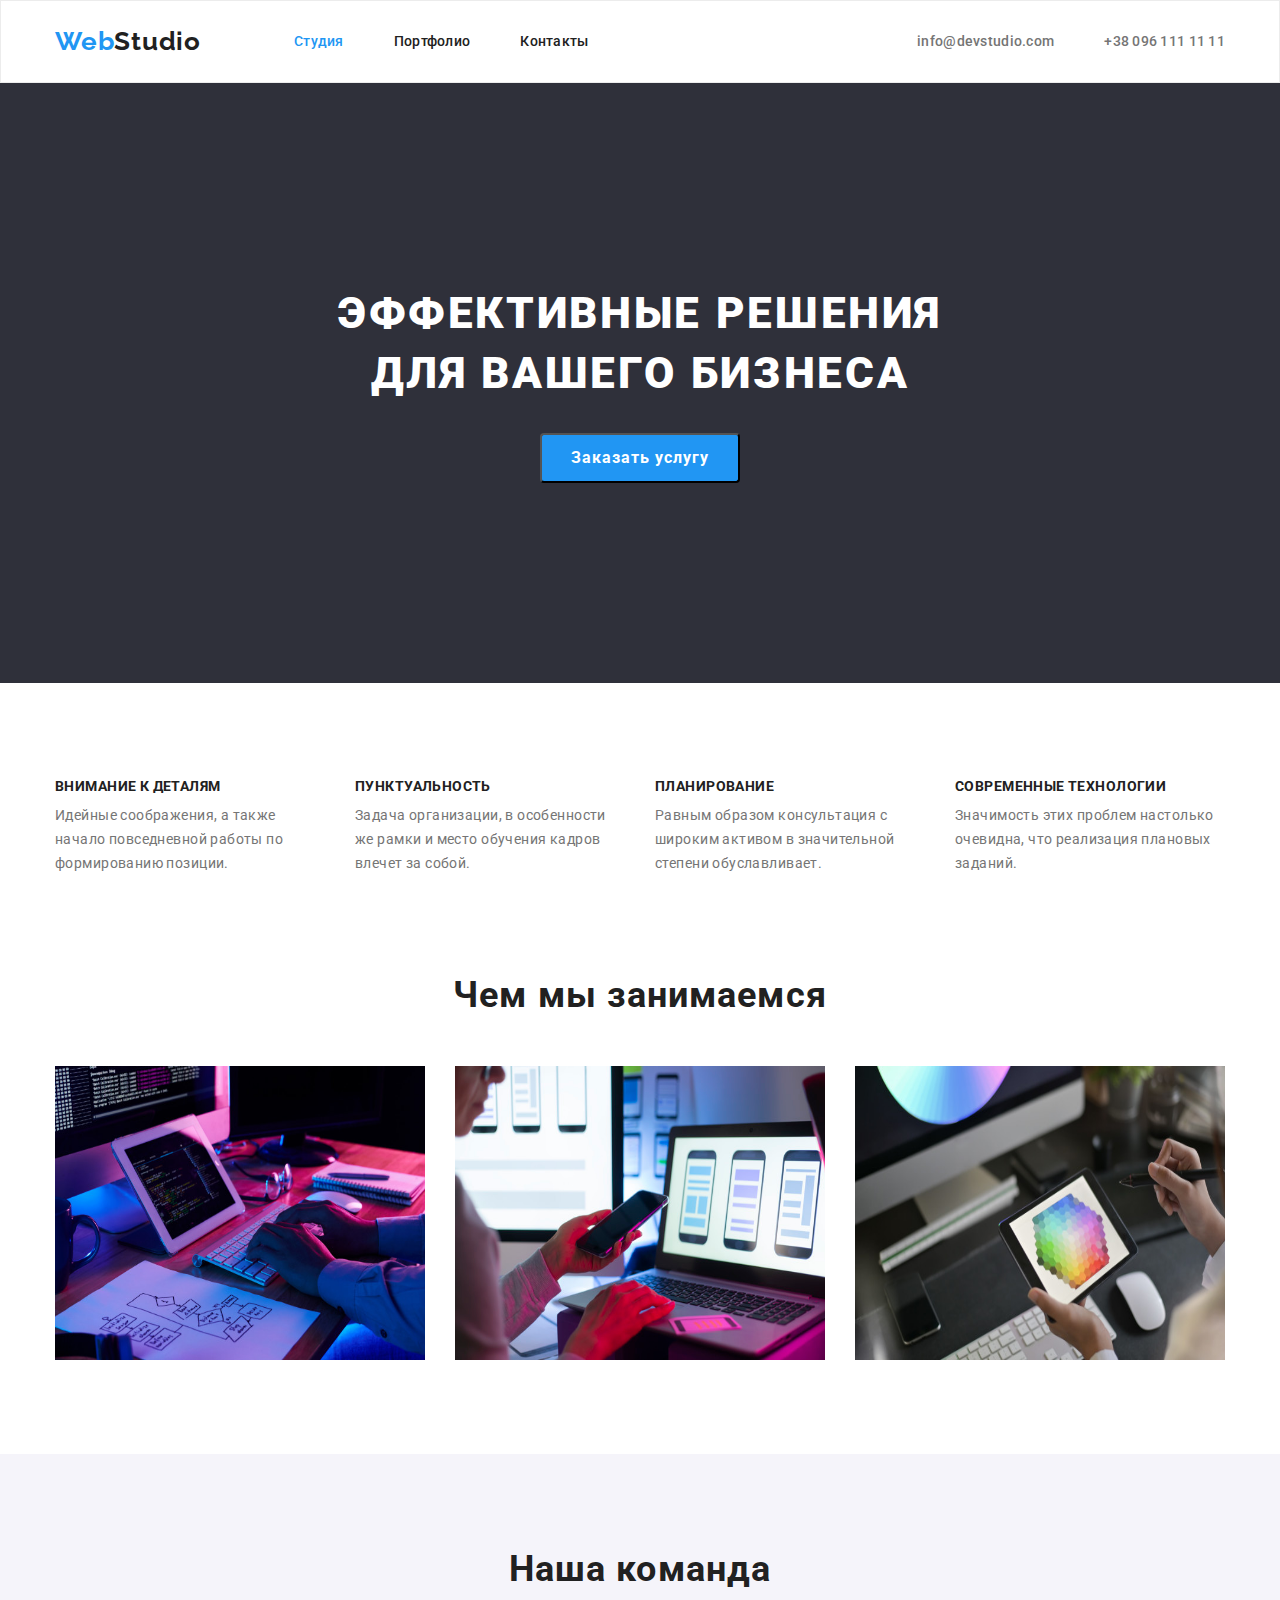
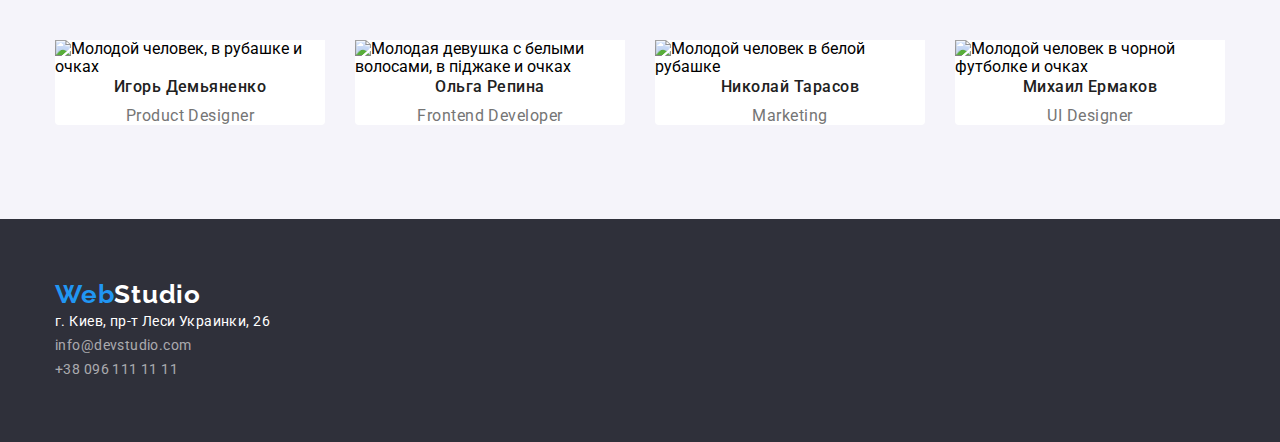
==== index.html @ c87a3e94 "Добавляє розмітку" ====
<!DOCTYPE html>
<html lang="ru">
<head>
    <meta charset="UTF-8">
    <meta name="viewport" content="width=device-width, initial-scale=1.0">
    <title>WebStudio</title>
    <link rel="stylesheet" href="https://cdnjs.cloudflare.com/ajax/libs/modern-normalize/1.0.0/modern-normalize.min.css">
    <link rel="stylesheet" href="./CSS/styles.css">
    <link rel="preconnect" href="https://fonts.gstatic.com">
    <link href="https://fonts.googleapis.com/css2?family=Raleway:wght@700&family=Roboto:wght@400;500;700;900&display=swap" 
    rel="stylesheet">
</head>

<body>
    <!--Шапка сайту-->
    <header class="header">
       <div class="container">
            <nav class="sait-nav">
                <a class="logo" href="/">Web<span class="logo-color-header">Studio</span></a>
                <ul class="sait-nav-list">
                    <li class="sait-nav-item"><a class="sait-nav-link sait-nav-link-current" href="">Студия</a></li>
                    <li class="sait-nav-item"><a class="sait-nav-link" href="./portfolio.html">Портфолио</a></li>
                    <li class="sait-nav-item"><a class="sait-nav-link" href="">Контакты</a></li>
                </ul>
            </nav>
            <address class="adress-header">
                <ul class="adress-header-list">
                    <li class="adress-header-item"><a class="adress-header-link" href="mailto:info@devstudio.com">info@devstudio.com</a></li>
                    <li class="adress-header-item"><a class="adress-header-link" href="tel:+380 961111111">+38 096 111 11 11</a></li>
                </ul>
            </address>
       </div>
    </header>
 
    <main>
        <!--Герой-->
        <div class="hero">
            <section class="hero-section container">
                <h1 class="hero-title">Эффективные решения для вашего бизнеса</h1>
                <button class="hero-button" type="button">Заказать услугу</button>
            </section>   
        </div>
        <!--Чим займаэться фірма-->
        <section class="specionalization">

            <div class="specionalization-conteiner container">
                <h2 class="title">Чем мы занимаемся</h2>
                <ul class="specionalization-list">
                    <li class="specionalization-item">
                        <h3 class="specionalization-item-title">Внимание к деталям</h3>
                        <p class="specionalization-item-text">Идейные соображения, а также начало повседневной работы по формированию позиции.</p>
                    </li>
                    <li class="specionalization-item">
                        <h3 class="specionalization-item-title">Пунктуальность</h3>
                        <p class="specionalization-item-text">Задача организации, в особенности же рамки и место обучения кадров влечет за собой.</p>
                    </li>
                    <li class="specionalization-item">
                        <h3 class="specionalization-item-title">Планирование</h3>
                        <p class="specionalization-item-text">Равным образом консультация с широким активом в значительной степени обуславливает.</p>
                    </li>
                    <li class="specionalization-item">
                        <h3 class="specionalization-item-title">Современные технологии</h3>
                        <p class="specionalization-item-text">Значимость этих проблем настолько очевидна, что реализация плановых заданий.</p>
                    </li>
                </ul>
            </div>
            <ul class="specionalization-list-img container">
                <li class="specionalization-item-img">
                    <img src="./images/Чим-займаємося/eff34a388bbc6409758a002e5a58c3ca.jpg"
                        alt="рабочий стол програмиста" 
                        width="370" height="294">
                </li>
                <li class="specionalization-item-img">
                    <img src="./images/Чим-займаємося/fe209b7db875477ca0f844823574082d.jpg" 
                        alt="разработка приложений для смартфонов" 
                        width="370" height="294">
                </li>
                <li class="specionalization-item-img">
                    <img src="./images/Чим-займаємося/ff490664ba91f138b9f708e01d65306a.jpg" 
                        alt="планшет с палитрой выбора цвета" 
                        width="370" height="294">
                </li>
            </ul>
        </section>
        <!--Команда-->
        <div class="command">
           <section class="container">

                <h2 class="title">Наша команда</h2>

                <ul class="command-list">

                    <li class="command-list-item">
                        <div class="card-command-photo">
                            <img src="./images/Команда/01b0562402f9066520924acac0be8dc7.jpg"
                            alt="Молодой человек, в рубашке и очках" 
                            width="270">
                        </div>
                        <div class="card-command-content">
                            <h3 class="command-list-name">Игорь Демьяненко</h3>
                            <p class="command-list-position">Product Designer</p>
                        </div>
                    </li>

                    <li class="command-list-item">
                        <div class="card-command-photo">
                            <img src="./images/Команда/8ed9ff0c05008e3e7ae5285b05efd211.jpg" 
                            alt="Молодая девушка с белыми волосами,  в піджаке и очках "
                            width="270">
                        </div>
                        <div class="card-command-content">
                            <h3 class="command-list-name">Ольга Репина</h3>
                            <p class="command-list-position">Frontend Developer</p>
                        </div>
                    </li>

                    <li class="command-list-item">
                        <div class="card-command-photo">
                            <img src="./images/Команда/c03fb848ed9dfc89543bbe97156c3661.jpg" 
                            alt="Молодой человек в белой рубашке"
                            width="270">
                        </div>
                        <div class="card-command-content">
                            <h3 class="command-list-name">Николай Тарасов</h3>
                            <p class="command-list-position">Marketing</p>
                        </div>
                    </li>

                    <li class="command-list-item">
                        <div class="card-command-photo">
                            <img src="./images/Команда/7ff905b2d5f56aa0d2b29aa48e997cd8.jpg" 
                            alt="Молодой человек в чорной футболке и очках"
                            width="270">
                        </div>
                        <div class="card-command-content">
                            <h3 class="command-list-name">Михаил Ермаков</h3>
                            <p class="command-list-position">UI Designer</p>
                        </div>
                    </li>

                </ul>    
            </section>
        </div>
    </main>

    <!--Підвал-->
    <footer class="footer">
        <div class="container">
            <a class="logo" href="/">Web<span class="logo-footer">Studio</span> </a>
            <address class="adress">
               <a class="adress-street-link" href="https://goo.gl/maps/WcR2exYb3qqgg9U3A">г. Киев, пр-т Леси Украинки, 26</a> 
               <ul class="adress-footer-list">
                   <li class="adress-footer-item"><a class="adress-footer-link" href="mailto:info@devstudio.com">info@devstudio.com</a></li>
                   <li class="adress-footer-item"><a class="adress-footer-link" href="tel:+380961111111">+38 096 111 11 11</a></li>
               </ul>
            </address>
        </div>
    </footer>
</body>
</html>
---- CSS/styles.css ----
:root
{
    --primary-text-color: #212121;/* колір основного тексту */
    --accent-color:  #2196F3;/* колір ховеру */
    --accent-text-color: #757575;/* колір допоміжного тексту */
    --background-color: #F5F4FA;/* колір допоміжного фону */
    --white-color: #ffffff;/* білий */
    --background-primery: #2F303A;

}

body
{
    font-family: 'Roboto', sans-serif;
    background: #ffffff;
}

a
{
    text-decoration: none;
}

ul
{
    list-style: none;
}

.title
{
font-weight: 700;
font-size: 36px;
line-height: 1.167;
text-align: center;
letter-spacing: 0.03em;
color: var(--primary-text-color);
}

h1,
h2,
h3,
h4,
h5,
h6,
p
{
  margin: 0;
}

ul,
ol
{
  margin: 0;
  padding: 0;
}


img {
  display: block;
}

.container 
{
    width: 1200px;
    padding: 0 15px;
    margin: 0 auto;
}

/* ==================HEDER================== */
.logo
{
    font-family: 'Raleway', sans-serif;
    font-weight: bold;
    font-size: 26px;
    line-height: 1.192;
    letter-spacing: 0.03em;
    color: var(--accent-color);
}

.logo-color-header
{
    color: var(--primary-text-color);
}

.header
{
    font-weight: 500;
    font-size: 14px;
    line-height: 1.143;
    letter-spacing: 0.02em;
    border: 1px solid #ECECEC;
}

.sait-nav-link
{  
    color: var(--primary-text-color);
}

.sait-nav-link:hover,
.sait-nav-link:focus,
.sait-nav-link-current
{
    color: var(--accent-color);
}

.adress-header-link
{
    font-style: normal;
    color: var(--accent-text-color);
}

.adress-header-link:hover,
.adress-header-link:focus
{
    color: var(--accent-color);
}

.header
{
    padding-top: 25px;
    padding-bottom: 25px;
}
.header .container
{
    display: flex;
    align-items: center;
}

.header .logo
{
    margin-right: 93px;
}

.sait-nav
{
    display: flex;
    align-items: center;
}

.sait-nav-list
{
    display: flex;
}

.sait-nav-item:not(:last-child)
{
    margin-right: 50px;
}

.adress-header
{
    margin-left: auto;
}

.adress-header-list
{
    display: flex;
}

.adress-header-item:not(:last-child)
{
    margin-right: 50px;
}

/* ================END HEDER================ */
/* ==================HERO================== */
.hero
{
    background-color: var(--background-primery);
    display: flex;
    justify-content: center;
    align-items: center;
    margin-bottom: 95px;
}

.hero-section
{
    display: flex;
    flex-direction: column;
    justify-content: center;
    align-items: center;
    width: 696px;
    height: 120;
    padding-top: 200px;
    padding-bottom: 200px;
}

.hero-title
{
    font-weight: 900;
    font-size: 44px;
    line-height: 1.364;
    letter-spacing: 0.06em; 
    text-transform: uppercase;
    color: var(--white-color);
    text-align: center;
    margin-bottom: 30px;
}

.hero-button
{
    font-weight: 700;
    font-size: 16px;
    line-height: 1.875;
    text-align: center;
    letter-spacing: 0.06em;
    color: var(--white-color);
    background: var(--accent-color);
    min-width: 200px;
    min-height: 50px;
    border-radius: 4px;
}
/* ================END HERO================ */
/* =============SPECIALIZATION============= */

.specionalization-item-title
{
    font-weight: 700;
    font-size: 14px;
    line-height: 1.143;
    letter-spacing: 0.03em;
    text-transform: uppercase;
    color: var(--primary-text-color);
    margin-bottom: 10px;
}
.specionalization-conteiner
{
    display: flex;
    flex-direction: column-reverse;    
}
    
.specionalization-item-text
{
    width: 270px;
    min-height: 75px;
    font-weight: 400;
    font-size: 14px;
    line-height: 1.714;
    letter-spacing: 0.03em;
    color: var(--accent-text-color);
}

.specionalization-list
{
    display: flex;
    margin-bottom: 95px;
}

.specionalization-item:not(:last-child)
{
    margin-right: 30px;
}

.specionalization-list-img
{
    display: flex;
    margin-top: 50px;
    margin-bottom: 94px;
}

.specionalization-item-img
{

    width: 370px;
    height: 294px;
}

.specionalization-item-img:not(:last-child)
{
    margin-right: 30px;
}
/* ===========END SPECIALIZATION=========== */
/* ================COMMANND================ */
.command
{
    background: #F5F4FA;
    padding-top: 94px;
    padding-bottom: 94px;
}

.command .title
{
    margin-bottom: 50px;
}

.command-list-name
{
    font-weight: 500;
    font-size: 16px;
    line-height: 1.188;
    text-align: center;
    letter-spacing: 0.03em;
    color: var(--primary-text-color);
    margin-bottom: 10px;
}

.command-list-position
{ 
    font-weight: 400;
    font-size: 16px;
    line-height: 1.188;
    text-align: center;
    letter-spacing: 0.03em;
    color: var(--accent-text-color);
}

.command-list
{
    display: flex;
}

.command-list-item
{
    background-color: var(--white-color);
    border-radius: 0px 0px 4px 4px;
}

.command-list-item:not(:last-child)
{
    margin-right: 30px;
}

.card-command-content
{
    padding: 30;
}

/* ==============END COMMANND============== */
/* ================FOOTER================ */
.footer
{
    background: var(--background-primery);
    padding-top: 60px;
    padding-bottom: 60px;
}
.logo-footer
{
    color: var(--white-color);
    margin-bottom: 20px;
}
.adress-street-link
{
    font-style: normal;
    font-weight: 400;
    font-size: 14px;
    line-height: 1.714;
    letter-spacing: 0.03em;
    color: var(--white-color);
}
.adress-footer-link
{
    font-style: normal;
    font-weight: 400;
    font-size: 14px;
    line-height: 1.714;
    letter-spacing: 0.03em;
    color: rgba(255, 255, 255, 0.6);
}
/* ==============END FOOTER============== */
/* ===============BUTTONS================ */

.buttons-list
{
    display: flex;
    justify-content: center;
    margin-top: 94px;
    margin-bottom: 50px;
}

.buttons-item
{
font-weight: 500;
font-size: 16px;
line-height: 1.625;
text-align: center;
letter-spacing: 0.03em;
color: #212121;
border: 0;
border-radius: 4px;
padding: 6px 22px;
}

.buttons-list-item:not(:last-child)
{
    margin-right: 8px;
}

.buttons-item:hover,
.buttons-item:focus
{
    background: var(--accent-color);
    color: var(--white-color);
}

/* =============END BUTTONS============== */
/* ===============CARDS================ */

.card-titel
{
    font-weight: 700;
    font-size: 18px;
    line-height: 2;
    letter-spacing: 0.06em;
    color: var(--primary-text-color);
}

.card-text
{
    font-weight: 400;
    font-size: 16px;
    line-height: 1.875;
    letter-spacing: 0.03em;
    color: var(--accent-text-color);
    margin-top: 4px;
}

.card-list
{
    display: flex;
    flex-wrap: wrap;
    margin-left: -30px;
    margin-top: -30px;
    margin-bottom: 94px;
}

.card-list > .card-item
{
    flex-basis: calc(100% / 3 - 30px);
    margin-left: 30px;
    margin-top: 30px;
}

.card-content
{
    padding: 20px 24px;
}
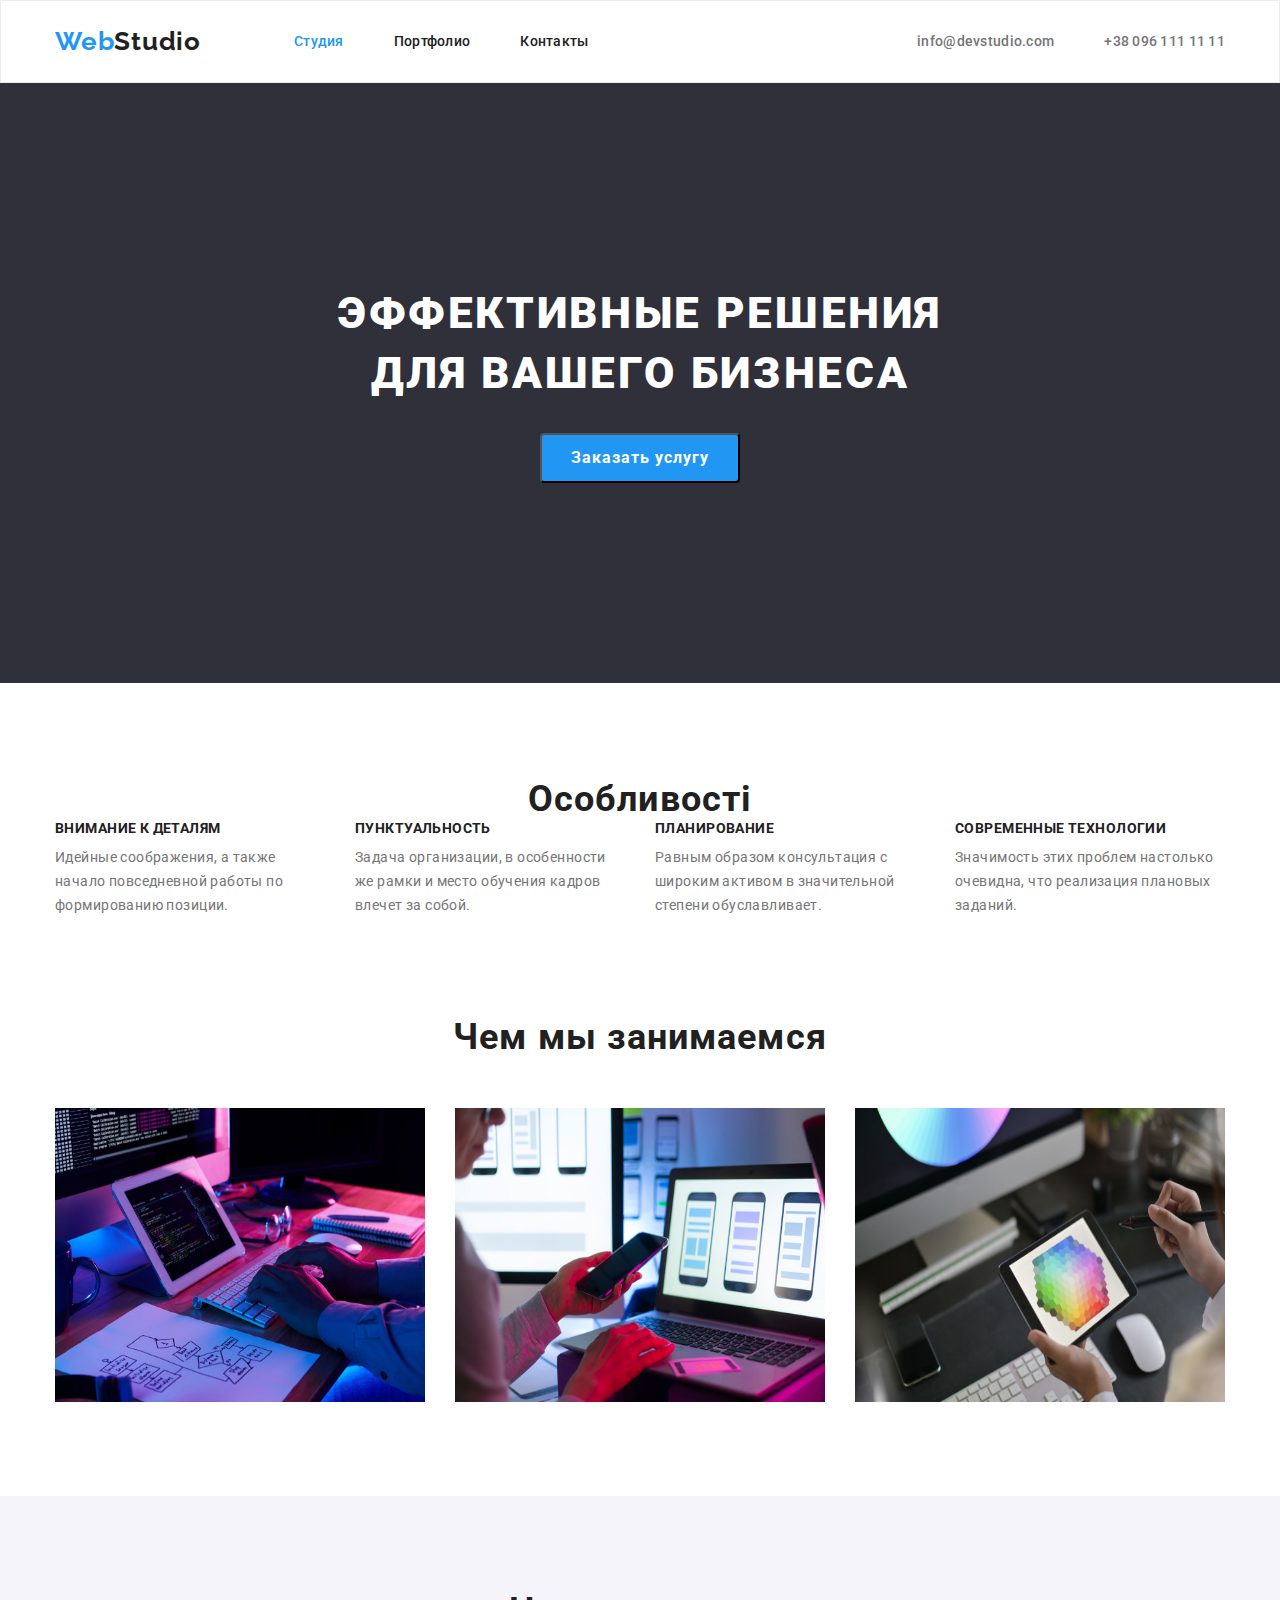
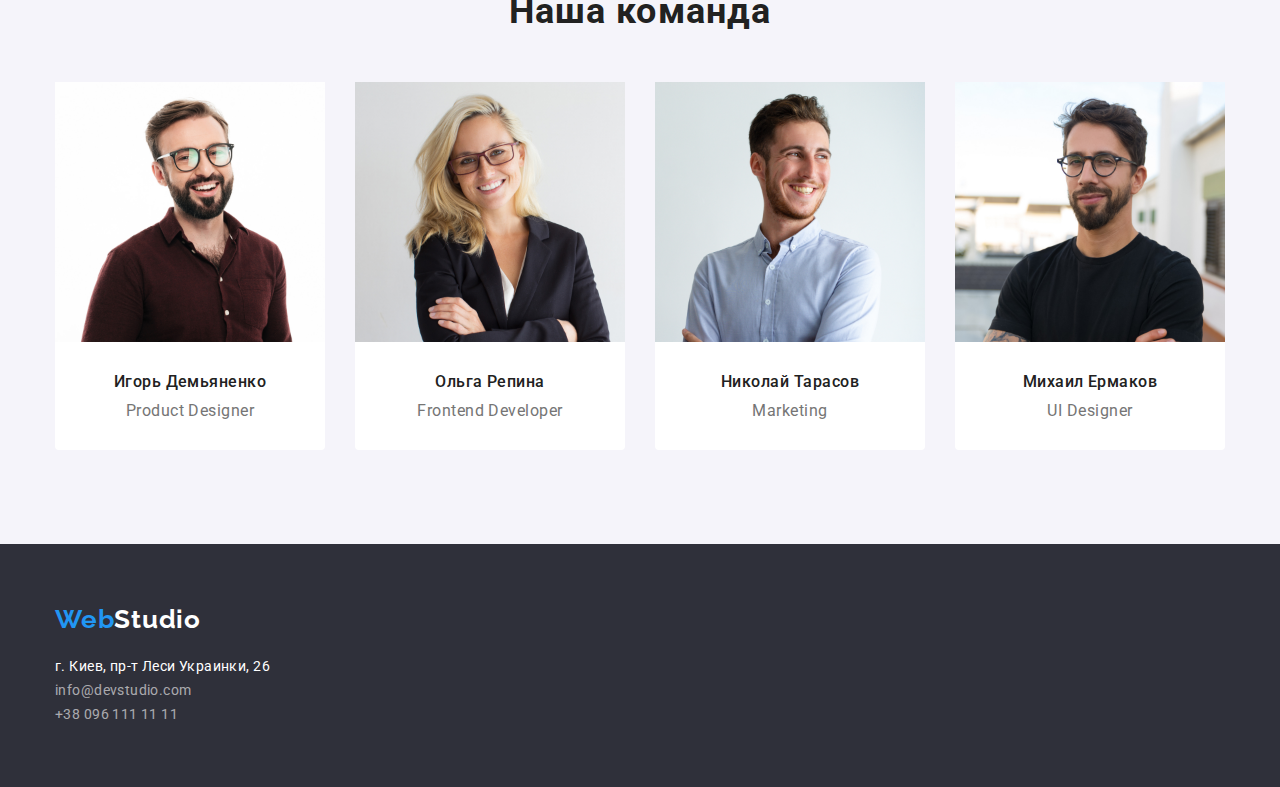
==== commit f3568ccc: "ДЗ-3" ====
--- a/index.html
+++ b/index.html
@@ -26,65 +26,87 @@
             <address class="adress-header">
                 <ul class="adress-header-list">
                     <li class="adress-header-item"><a class="adress-header-link" href="mailto:info@devstudio.com">info@devstudio.com</a></li>
-                    <li class="adress-header-item"><a class="adress-header-link" href="tel:+380 961111111">+38 096 111 11 11</a></li>
+                    <li class="adress-header-item"><a class="adress-header-link" href="tel:+380961111111">+38 096 111 11 11</a></li>
                 </ul>
             </address>
        </div>
     </header>
  
     <main>
-        <!--Герой-->
-        <div class="hero">
-            <section class="hero-section container">
+
+        <!--Герой-->       
+        <section class="hero-section">
+            <div class="hero container">
                 <h1 class="hero-title">Эффективные решения для вашего бизнеса</h1>
                 <button class="hero-button" type="button">Заказать услугу</button>
-            </section>   
-        </div>
-        <!--Чим займаэться фірма-->
+            </div>
+        </section>   
+        
+        <!--Особливості-->
         <section class="specionalization">
 
             <div class="specionalization-conteiner container">
-                <h2 class="title">Чем мы занимаемся</h2>
+                <h2 class="title">Особливості</h2>
+
                 <ul class="specionalization-list">
+
                     <li class="specionalization-item">
                         <h3 class="specionalization-item-title">Внимание к деталям</h3>
                         <p class="specionalization-item-text">Идейные соображения, а также начало повседневной работы по формированию позиции.</p>
                     </li>
+
                     <li class="specionalization-item">
                         <h3 class="specionalization-item-title">Пунктуальность</h3>
                         <p class="specionalization-item-text">Задача организации, в особенности же рамки и место обучения кадров влечет за собой.</p>
                     </li>
+
                     <li class="specionalization-item">
                         <h3 class="specionalization-item-title">Планирование</h3>
                         <p class="specionalization-item-text">Равным образом консультация с широким активом в значительной степени обуславливает.</p>
                     </li>
+
                     <li class="specionalization-item">
                         <h3 class="specionalization-item-title">Современные технологии</h3>
                         <p class="specionalization-item-text">Значимость этих проблем настолько очевидна, что реализация плановых заданий.</p>
                     </li>
+
                 </ul>
             </div>
-            <ul class="specionalization-list-img container">
-                <li class="specionalization-item-img">
-                    <img src="./images/Чим-займаємося/eff34a388bbc6409758a002e5a58c3ca.jpg"
-                        alt="рабочий стол програмиста" 
-                        width="370" height="294">
-                </li>
-                <li class="specionalization-item-img">
-                    <img src="./images/Чим-займаємося/fe209b7db875477ca0f844823574082d.jpg" 
-                        alt="разработка приложений для смартфонов" 
-                        width="370" height="294">
-                </li>
-                <li class="specionalization-item-img">
-                    <img src="./images/Чим-займаємося/ff490664ba91f138b9f708e01d65306a.jpg" 
-                        alt="планшет с палитрой выбора цвета" 
-                        width="370" height="294">
-                </li>
-            </ul>
+        </section>
+
+        <!--Чим займаэться фірма-->
+        <section class="specionalization">
+            
+            <div class="container">  
+                
+                <h2 class="title">Чем мы занимаемся</h2>
+
+                <ul class="specionalization-list-img">
+                    
+                    <li class="specionalization-item-img">
+                        <img src="./images/Чим-займаємося/eff34a388bbc6409758a002e5a58c3ca.jpg"
+                            alt="рабочий стол програмиста" 
+                            width="370" height="294">
+                    </li>
+                    
+                    <li class="specionalization-item-img">
+                        <img src="./images/Чим-займаємося/fe209b7db875477ca0f844823574082d.jpg" 
+                            alt="разработка приложений для смартфонов" 
+                            width="370" height="294">
+                    </li>
+                    
+                    <li class="specionalization-item-img">
+                        <img src="./images/Чим-займаємося/ff490664ba91f138b9f708e01d65306a.jpg" 
+                            alt="планшет с палитрой выбора цвета" 
+                            width="370" height="294">
+                    </li>
+
+                </ul>
+            </div>
         </section>
         <!--Команда-->
-        <div class="command">
-           <section class="container">
+        <section class="command">
+           <div class="container">
 
                 <h2 class="title">Наша команда</h2>
 
@@ -92,68 +114,73 @@
 
                     <li class="command-list-item">
                         <div class="card-command-photo">
-                            <img src="./images/Команда/01b0562402f9066520924acac0be8dc7.jpg"
-                            alt="Молодой человек, в рубашке и очках" 
-                            width="270">
-                        </div>
-                        <div class="card-command-content">
-                            <h3 class="command-list-name">Игорь Демьяненко</h3>
-                            <p class="command-list-position">Product Designer</p>
+                                <img src="./images/Команда/Демяненко.jpg"
+                                alt="Молодой человек, в рубашке и очках" 
+                                width="270">
+                            <div class="card-command-content">
+                                <h3 class="command-list-name">Игорь Демьяненко</h3>
+                                <p class="command-list-position">Product Designer</p>
+                            </div>
                         </div>
                     </li>
 
                     <li class="command-list-item">
                         <div class="card-command-photo">
-                            <img src="./images/Команда/8ed9ff0c05008e3e7ae5285b05efd211.jpg" 
-                            alt="Молодая девушка с белыми волосами,  в піджаке и очках "
-                            width="270">
-                        </div>
-                        <div class="card-command-content">
-                            <h3 class="command-list-name">Ольга Репина</h3>
-                            <p class="command-list-position">Frontend Developer</p>
-                        </div>
+                                <img src="./images/Команда/Репина.jpg" 
+                                alt="Молодая девушка с белыми волосами,  в піджаке и очках "
+                                width="270">
+                            <div class="card-command-content">
+                                <h3 class="command-list-name">Ольга Репина</h3>
+                                <p class="command-list-position">Frontend Developer</p>
+                            </div>
+                        </div>  
                     </li>
 
                     <li class="command-list-item">
                         <div class="card-command-photo">
-                            <img src="./images/Команда/c03fb848ed9dfc89543bbe97156c3661.jpg" 
-                            alt="Молодой человек в белой рубашке"
-                            width="270">
-                        </div>
-                        <div class="card-command-content">
-                            <h3 class="command-list-name">Николай Тарасов</h3>
-                            <p class="command-list-position">Marketing</p>
-                        </div>
+                                <img src="./images/Команда/Тарасов.jpg" 
+                                alt="Молодой человек в белой рубашке"
+                                width="270">
+                            <div class="card-command-content">
+                                <h3 class="command-list-name">Николай Тарасов</h3>
+                                <p class="command-list-position">Marketing</p>
+                            </div>
+                        </div>  
                     </li>
 
                     <li class="command-list-item">
                         <div class="card-command-photo">
-                            <img src="./images/Команда/7ff905b2d5f56aa0d2b29aa48e997cd8.jpg" 
-                            alt="Молодой человек в чорной футболке и очках"
-                            width="270">
-                        </div>
-                        <div class="card-command-content">
-                            <h3 class="command-list-name">Михаил Ермаков</h3>
-                            <p class="command-list-position">UI Designer</p>
+                                <img src="./images/Команда/Ермаков.jpg" 
+                                alt="Молодой человек в чорной футболке и очках"
+                                width="270">
+                            <div class="card-command-content">
+                                <h3 class="command-list-name">Михаил Ермаков</h3>
+                                <p class="command-list-position">UI Designer</p>
+                            </div>
                         </div>
                     </li>
 
                 </ul>    
-            </section>
-        </div>
+            </div>
+        </section>
     </main>
 
     <!--Підвал-->
     <footer class="footer">
         <div class="container">
+
             <a class="logo" href="/">Web<span class="logo-footer">Studio</span> </a>
+            
             <address class="adress">
+
                <a class="adress-street-link" href="https://goo.gl/maps/WcR2exYb3qqgg9U3A">г. Киев, пр-т Леси Украинки, 26</a> 
+
                <ul class="adress-footer-list">
                    <li class="adress-footer-item"><a class="adress-footer-link" href="mailto:info@devstudio.com">info@devstudio.com</a></li>
                    <li class="adress-footer-item"><a class="adress-footer-link" href="tel:+380961111111">+38 096 111 11 11</a></li>
                </ul>
             </address>
+
         </div>
     </footer>
 </body>
--- a/CSS/styles.css
+++ b/CSS/styles.css
@@ -163,7 +163,8 @@
 
 /* ================END HEDER================ */
 /* ==================HERO================== */
-.hero
+
+.hero-section
 {
     background-color: var(--background-primery);
     display: flex;
@@ -172,7 +173,7 @@
     margin-bottom: 95px;
 }
 
-.hero-section
+.hero
 {
     display: flex;
     flex-direction: column;
@@ -225,7 +226,7 @@
 .specionalization-conteiner
 {
     display: flex;
-    flex-direction: column-reverse;    
+    flex-direction: column;    
 }
     
 .specionalization-item-text
@@ -321,7 +322,7 @@
 
 .card-command-content
 {
-    padding: 30;
+    padding: 30px;
 }
 
 /* ==============END COMMANND============== */
@@ -335,8 +336,8 @@
 .logo-footer
 {
     color: var(--white-color);
-    margin-bottom: 20px;
-}
+}
+
 .adress-street-link
 {
     font-style: normal;
@@ -346,6 +347,12 @@
     letter-spacing: 0.03em;
     color: var(--white-color);
 }
+
+.footer .adress
+{
+    margin-top: 20px;
+}
+
 .adress-footer-link
 {
     font-style: normal;
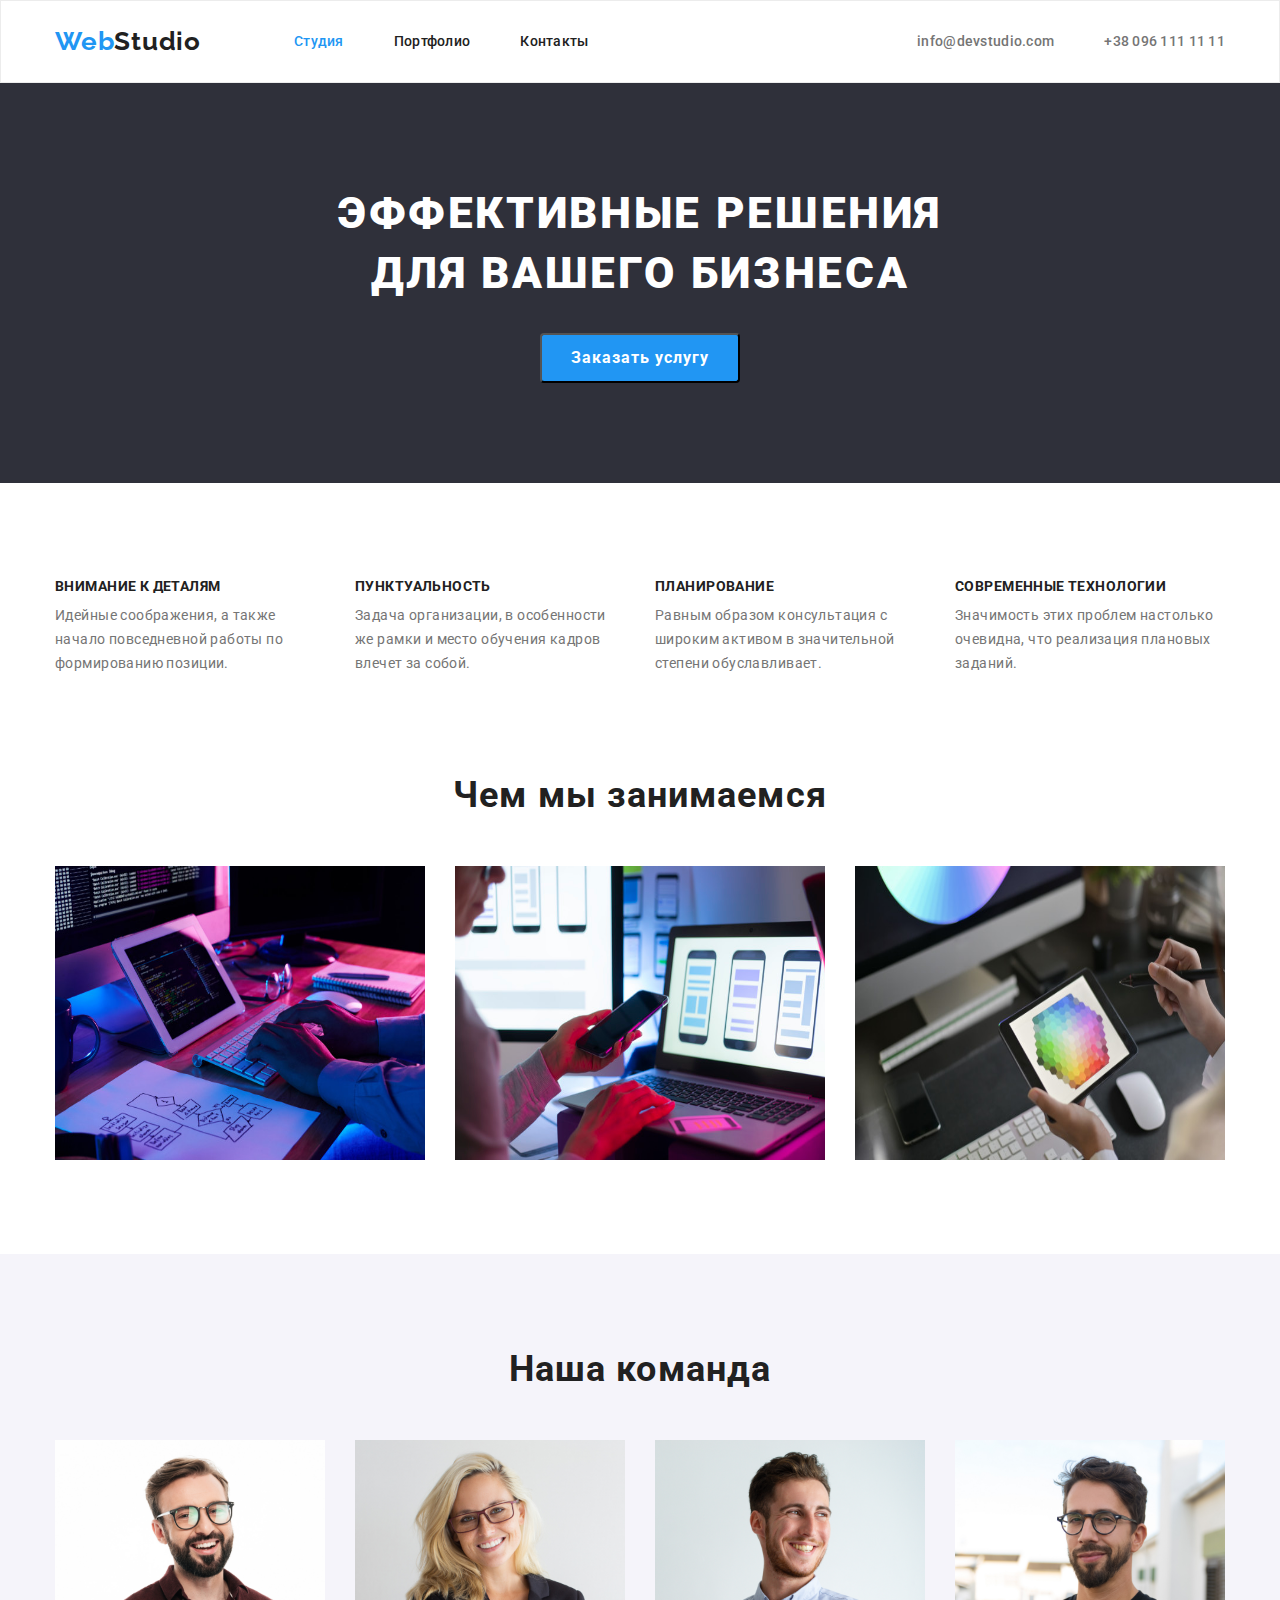
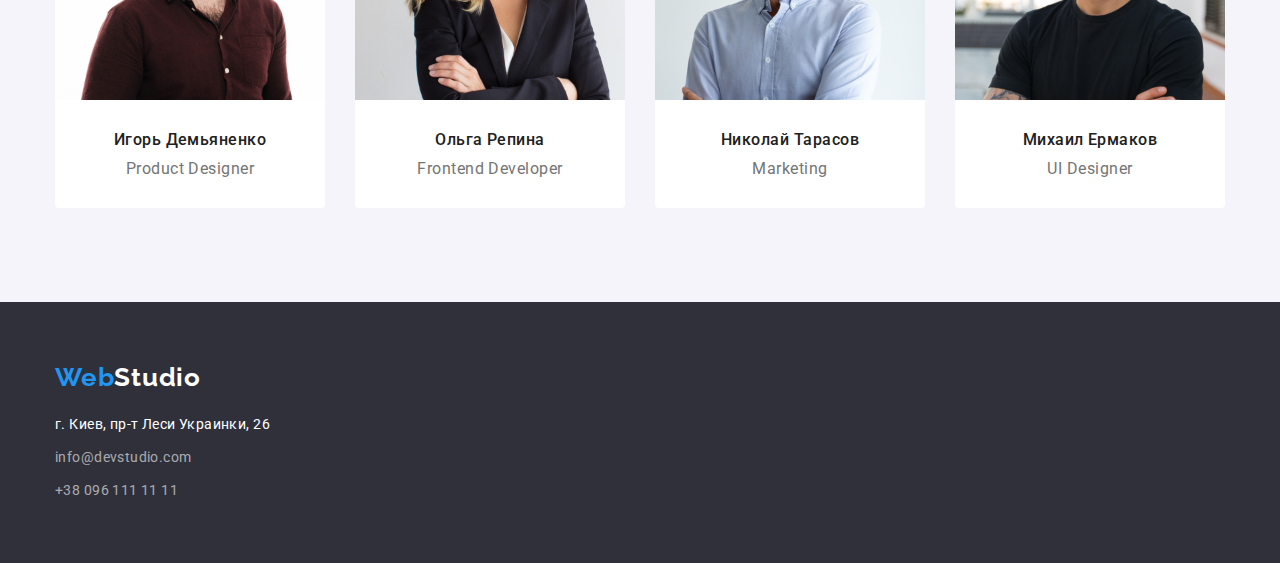
==== commit d64e34b3: "Внесено правки" ====
--- a/index.html
+++ b/index.html
@@ -46,7 +46,7 @@
         <section class="specionalization">
 
             <div class="specionalization-conteiner container">
-                <h2 class="title">Особливості</h2>
+                <h2 class="visually-hidden">Особливості</h2>
 
                 <ul class="specionalization-list">
 
@@ -104,6 +104,7 @@
                 </ul>
             </div>
         </section>
+        
         <!--Команда-->
         <section class="command">
            <div class="container">
@@ -176,8 +177,8 @@
                <a class="adress-street-link" href="https://goo.gl/maps/WcR2exYb3qqgg9U3A">г. Киев, пр-т Леси Украинки, 26</a> 
 
                <ul class="adress-footer-list">
-                   <li class="adress-footer-item"><a class="adress-footer-link" href="mailto:info@devstudio.com">info@devstudio.com</a></li>
-                   <li class="adress-footer-item"><a class="adress-footer-link" href="tel:+380961111111">+38 096 111 11 11</a></li>
+                <li class="adress-street-item"><a class="adress-footer-link" href="mailto:info@devstudio.com">info@devstudio.com</a></li>
+                <li class="adress-street-item"><a class="adress-footer-link" href="tel:+380961111111">+38 096 111 11 11</a></li>
                </ul>
             </address>
 
--- a/CSS/styles.css
+++ b/CSS/styles.css
@@ -65,6 +65,21 @@
     margin: 0 auto;
 }
 
+.visually-hidden
+ {
+    position: absolute;
+    width: 1px;
+    height: 1px;
+    margin: -1px;
+    border: 0;
+    padding: 0;
+    
+    white-space: nowrap;
+    clip-path: inset(100%);
+    clip: rect(0 0 0 0);
+    overflow: hidden;
+  }
+
 /* ==================HEDER================== */
 .logo
 {
@@ -180,7 +195,7 @@
     justify-content: center;
     align-items: center;
     width: 696px;
-    height: 120;
+    height: 120px;
     padding-top: 200px;
     padding-bottom: 200px;
 }
@@ -362,6 +377,11 @@
     letter-spacing: 0.03em;
     color: rgba(255, 255, 255, 0.6);
 }
+
+.adress-street-item
+{
+    margin-top: 9px;
+}
 /* ==============END FOOTER============== */
 /* ===============BUTTONS================ */
 
@@ -396,6 +416,7 @@
 {
     background: var(--accent-color);
     color: var(--white-color);
+    box-shadow: 0px 3px 1px rgba(0, 0, 0, 0.1), 0px 1px 2px rgba(0, 0, 0, 0.08), 0px 2px 2px rgba(0, 0, 0, 0.12);
 }
 
 /* =============END BUTTONS============== */
@@ -439,4 +460,7 @@
 .card-content
 {
     padding: 20px 24px;
-}
+    background: #FFFFFF;
+    border: 1px solid #EEEEEE;
+    border-top-width: 0px;
+}
